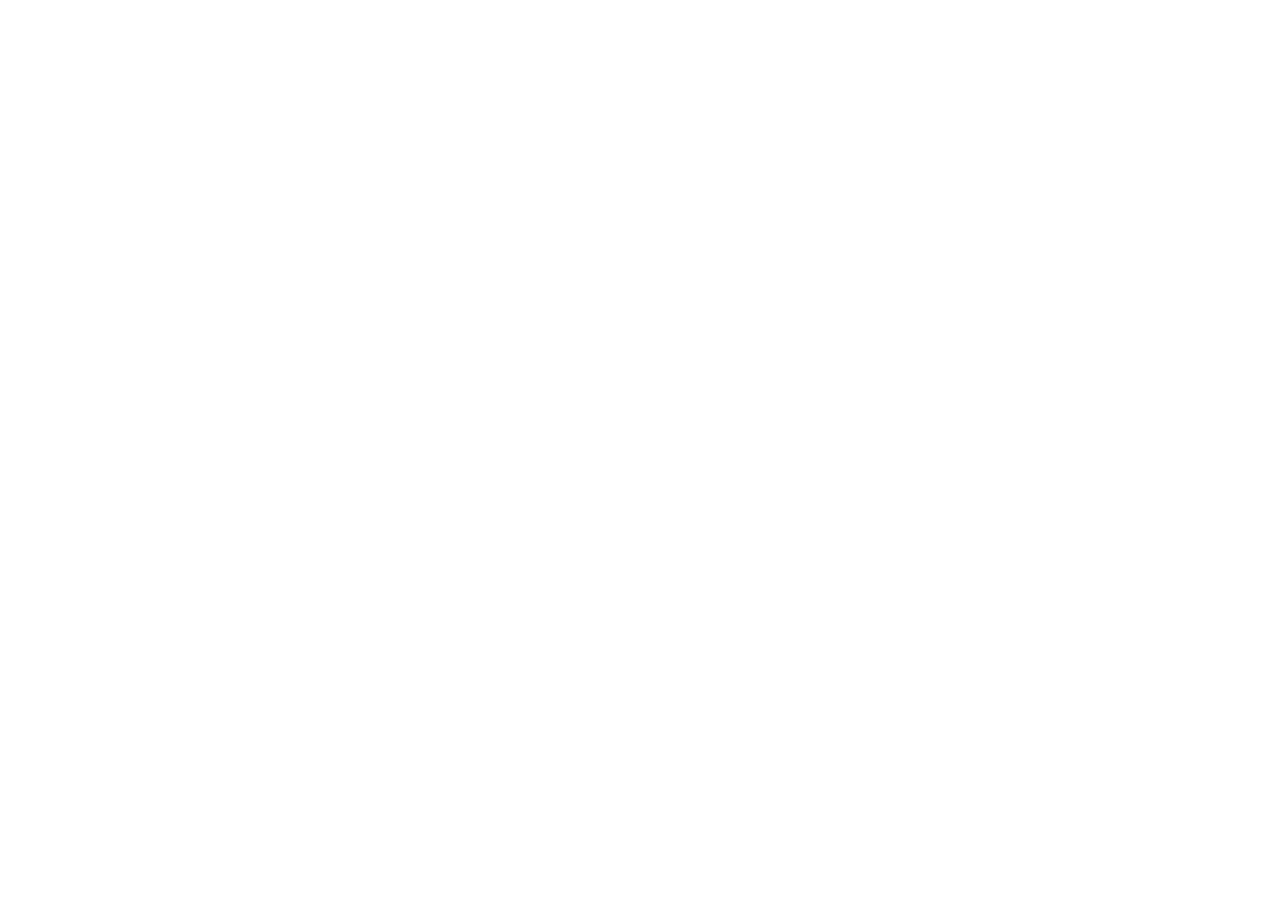
==== target/classes/static/index.html @ 78e3a7c7 "Feat: Complete Spring Boot Backend and Frontend HTML CSS" ====
<!DOCTYPE html>
<html lang="vi">
<head>
    <meta charset="UTF-8">
    <meta name="viewport" content="width=device-width, initial-scale=1.0">
    <title>VNR Express - System Starter</title>
</head>
<body>
    <!-- Sẵn sàng cho bài học Frontend từ đầu -->
</body>
</html>
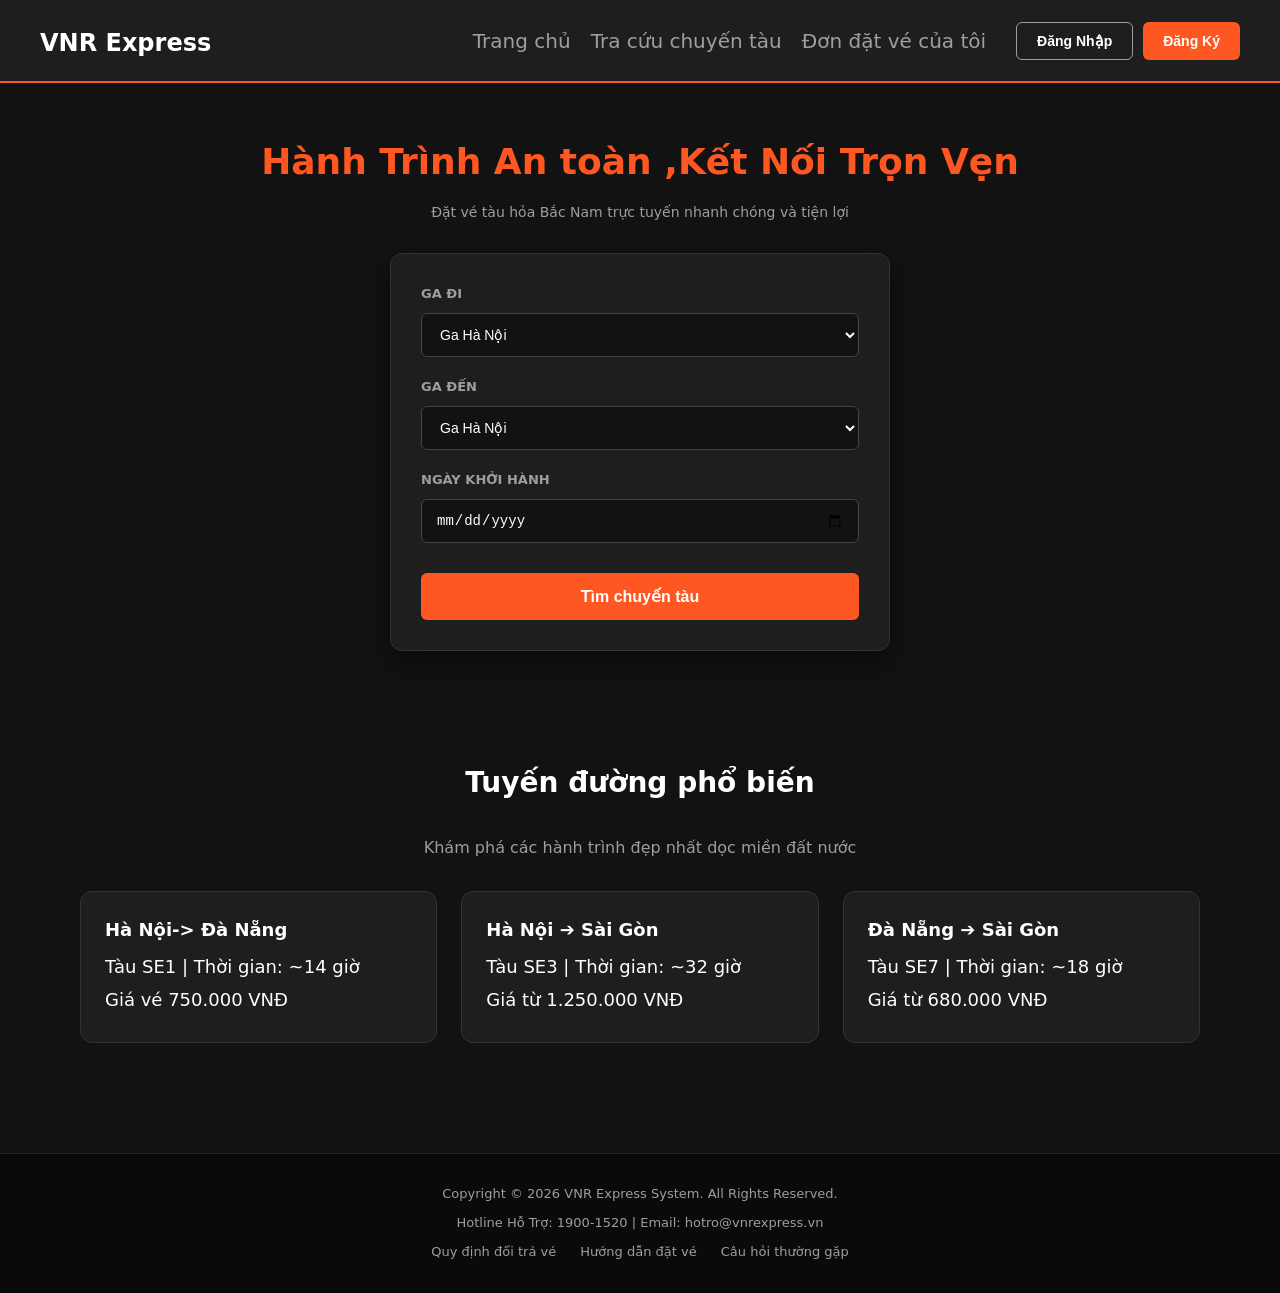
==== commit 8561df94: "Feat: Complete Phase 3 Task 1-4" ====
--- a/target/classes/static/index.html
+++ b/target/classes/static/index.html
@@ -1,11 +1,124 @@
-<!DOCTYPE html>
+<!doctype html>
 <html lang="vi">
-<head>
-    <meta charset="UTF-8">
-    <meta name="viewport" content="width=device-width, initial-scale=1.0">
+  <head>
+    <meta charset="UTF-8" />
+    <meta name="viewport" content="width=device-width, initial-scale=1.0" />
     <title>VNR Express - System Starter</title>
-</head>
-<body>
+    <link rel="stylesheet" href="style.css" />
+  </head>
+  <body>
     <!-- Sẵn sàng cho bài học Frontend từ đầu -->
-</body>
+    <header class="site-header">
+      <h1 class="site-logo">
+        <a href="#" class="logo-link">VNR Express</a>
+      </h1>
+      <nav class="site-nav">
+        <ul class="nav-list">
+          <li class="nav-item"><a href="#" class="nav-link">Trang chủ</a></li>
+          <li class="nav-item">
+            <a href="#" class="nav-link">Tra cứu chuyến tàu</a>
+          </li>
+          <li class="nav-item">
+            <a href="#" class="nav-link">Đơn đặt vé của tôi</a>
+          </li>
+        </ul>
+        <!-- Khối nút bấm tài khoản -->
+        <div class="auth-buttons">
+          <button type="button" id="login-btn" class="btn btn-outline">
+            Đăng Nhập
+          </button>
+          <button type="button" id="register-btn" class="btn btn-primary">
+            Đăng Ký
+          </button>
+        </div>
+      </nav>
+    </header>
+
+    <!--Main    Section -->
+    <main class="site-main">
+      <section class="hero-section">
+        <h2>Hành Trình An toàn ,Kết Nối Trọn Vẹn</h2>
+        <p>Đặt vé tàu hỏa Bắc Nam trực tuyến nhanh chóng và tiện lợi</p>
+
+        <!-- 1. Ô Chọn Ga Đi -->
+        <form id="search-train-form" class="search-card">
+          <div class="form-group">
+            <label for="origin-select" class="form-label">Ga đi</label>
+
+            <select id="origin-select" name="origin" class="form-control">
+              <option value="HAN">Ga Hà Nội</option>
+              <option value="DAN">Ga Đà Nẵng</option>
+              <option value="SGO">Ga Sài Gòn</option>
+            </select>
+          </div>
+
+          <!-- 2. Ô Chọn Ga Đến (Bạn tự gõ tiếp tương tự nhé) -->
+          <div class="form-group">
+            <label for="dest-select" class="form-label">Ga đến</label>
+
+            <select id="dest-select" name="destination" class="form-control">
+              <option value="HAN">Ga Hà Nội</option>
+              <option value="DAN">Ga Đà Nẵng</option>
+              <option value="SGO">Ga Sài Gòn</option>
+            </select>
+          </div>
+          <!-- 3. Ô Chọn Ngày Đi (dùng <input type="date">) -->
+          <div class="form-group">
+            <label for="depart-date-select" class="form-label">
+              Ngày khởi hành
+            </label>
+            <input
+              type="date"
+              name="orgin-date"
+              class="form-control"
+              id="depart-date-select"
+            />
+          </div>
+          <!-- 4. Nút Bấm Tìm Chuyến Tàu (<button type="submit">) -->
+          <button class="btn btn-primary" type="submit" id="search-submit-btn">
+            Tìm chuyến tàu
+          </button>
+        </form>
+      </section>
+
+      <!--Dựng khối tuyến đường phổ biến-->
+
+      <section class="popular-routes-section">
+        <h2>Tuyến đường phổ biến</h2>
+
+        <p>Khám phá các hành trình đẹp nhất dọc miền đất nước</p>
+        <div class="routes-grid">
+          <article class="route-card">
+            <h3>Hà Nội-> Đà Nẵng</h3>
+            <p>Tàu SE1 | Thời gian: ~14 giờ</p>
+            <p>Giá vé 750.000 VNĐ</p>
+          </article>
+          <article class="route-card">
+            <h3>Hà Nội ➔ Sài Gòn</h3>
+            <p>Tàu SE3 | Thời gian: ~32 giờ</p>
+            <p>Giá từ 1.250.000 VNĐ</p>
+          </article>
+          <article class="route-card">
+            <h3>Đà Nẵng ➔ Sài Gòn</h3>
+            <p>Tàu SE7 | Thời gian: ~18 giờ</p>
+            <p>Giá từ 680.000 VNĐ</p>
+          </article>
+        </div>
+      </section>
+    </main>
+
+    <!--Footer-->
+
+    <footer class="site-footer">
+      <p>Copyright &copy; 2026 VNR Express System. All Rights Reserved.</p>
+      <p>Hotline Hỗ Trợ: 1900-1520 | Email: hotro@vnrexpress.vn</p>
+      <div>
+        <a href="#">Quy định đổi trả vé</a>
+        <a href="#">Hướng dẫn đặt vé</a>
+        <a href="#">Câu hỏi thường gặp</a>
+      </div>
+    </footer>
+
+    <script src="app.js"></script>
+  </body>
 </html>
--- a/target/classes/static/style.css
+++ b/target/classes/static/style.css
@@ -0,0 +1,268 @@
+:root {
+  --primary: #ff5722; /* Màu Cam thương hiệu */
+  --primary-dark: #e64a19; /* Màu Cam đậm khi Hover */
+  --dark-bg: #121212; /* Màu Đen nền chính */
+  --surface-dark: #1e1e1e; /* Màu Đen xám cho Khung/Card */
+  --white: #ffffff; /* Màu Trắng */
+  --gray-text: #9e9e9e; /* Màu Xám chữ phụ */
+}
+
+* {
+  box-sizing: border-box; /* Giúp Padding không làm vỡ kích thước phần tử */
+  margin: 0;
+  padding: 0;
+}
+
+body {
+  background-color: var(--dark-bg);
+  color: var(--white);
+  font-family:
+    system-ui,
+    -apple-system,
+    sans-serif;
+  line-height: 1.6;
+}
+
+/* ==========================================
+   HEADER & NAVBAR STYLES (FLEXBOX)
+   ========================================== */
+
+/* 1. Thẻ <header>: Đền màu đen xám, viền dưới màu Cam, dùng Flexbox đẩy Logo bên trái, Nav bên phải */
+.site-header {
+  background-color: var(--surface-dark);
+  border-bottom: 2px solid var(--primary);
+  padding: 15px 40px;
+  display: flex;
+  justify-content: space-between;
+  align-items: center;
+}
+/*Trang trí logo*/
+.logo-link {
+  color: var(--white);
+  text-decoration: none;
+  font-size: 24px;
+  font-weight: bold;
+}
+/* 3. Thẻ <nav>: Dùng Flexbox xếp Menu và Nút bấm nằm ngang hàng */
+.site-nav {
+  display: flex;
+  align-items: center;
+  gap: 30px;
+}
+/* 4. Thẻ <ul>: Bỏ dấu chấm đen, dùng Flexbox xếp 3 menu nằm ngang */
+.nav-list {
+  display: flex;
+  list-style: none;
+  gap: 20px;
+}
+
+/* 5. Thẻ <a> trong Menu */
+.nav-link {
+  color: var(--gray-text);
+  text-decoration: none;
+  font-weight: 500;
+  transition: color 0.2s;
+  font-size: 20px;
+}
+
+/* Thẻ <a> đổi màu */
+.nav-link:hover {
+  color: var(--white);
+}
+
+/* 6. Khối chứa 2 nút bấm Đăng nhập & Đăng ký */
+.auth-buttons {
+  display: flex;
+  gap: 10px;
+}
+
+/* ==========================================
+   BUTTON SYSTEM
+   ========================================== */
+/* 1. Class chung cho mọi Nút bấm trên website */
+.btn {
+  padding: 10px 20px;
+  border-radius: 6px;
+  font-weight: 600;
+  font-size: 14px;
+  cursor: pointer;
+  border: none;
+  transition: all 0.2s ease;
+}
+
+/* 2. Nút Cam VNR chính (Primary) */
+.btn-primary {
+  background-color: var(--primary);
+  color: var(--white);
+}
+
+.btn-primary:hover {
+  background-color: var(--primary-dark);
+  transform: translateY(-2px);
+}
+
+/* 3. Nút Viền trong suốt (Outline) */
+.btn-outline {
+  background-color: transparent;
+  border: 1px solid var(--gray-text);
+  color: var(--white);
+}
+
+/* Hiệu ứng khi rê chuột vào Nút Viền */
+.btn-outline:hover {
+  border-color: var(--primary);
+  color: var(--primary);
+  transform: translateY(-2px);
+}
+
+/* ==========================================
+   HERO SECTION & SEARCH FORM STYLES
+   ========================================== */
+/* 1. Khối Banner Hero chính */
+.hero-section {
+  padding: 50px 40px;
+  text-align: center;
+}
+.hero-section h2 {
+  font-size: 36px;
+  color: var(--primary);
+  margin-bottom: 10px;
+}
+
+.hero-section p {
+  color: var(--gray-text);
+  font-size: 14px;
+  margin-bottom: 30px;
+}
+
+/* 2. Khung Card Form Tìm Kiếm nổi bật */
+.search-card {
+  background-color: var(--surface-dark);
+  border: 1px solid #333;
+  border-radius: 12px;
+  padding: 30px;
+  max-width: 500px;
+  margin: 0 auto;
+  box-shadow: 0 10px 30px rgba(0, 0, 0, 0.5);
+  text-align: left;
+}
+/* 3. Khung bao từng cặp Label + Input */
+.form-group {
+  margin-bottom: 20px;
+}
+
+/* 4. Nhãn chữ của ô nhập */
+.form-label {
+  display: block;
+  font-size: 13px;
+  font-weight: 700;
+  color: var(--gray-text);
+  /* Viết hoa nhãn chữ */
+  text-transform: uppercase;
+  margin-bottom: 8px;
+}
+
+/* 5. Ô nhập liệu (<select> và <input>) */
+.form-control {
+  width: 100%;
+  padding: 12px 14px;
+  background-color: var(--dark-bg);
+  color: var(--white);
+  border: 1px solid #444;
+  border-radius: 6px;
+  font-size: 14px;
+  outline: none;
+  transition: border-color 0.2s;
+}
+
+/* Hiệu ứng khi nhấp chuột chọn ô nhập liệu */
+.form-control:focus {
+  border-color: var(--primary);
+}
+
+/* Chỉnh độ rộng nút Tìm chuyến tàu trong form */
+.search-card .btn-primary {
+  width: 100%;
+  padding: 14px;
+  margin-top: 10px;
+  font-size: 16px;
+}
+
+/* ==========================================
+   POPULAR ROUTES SECTION (CSS GRID)
+   ========================================== */
+
+.popular-routes-section {
+  padding: 60px 40px;
+  max-width: 1200px;
+  margin: 0 auto;
+  text-align: center;
+}
+
+.popular-routes-section h2 {
+  font-size: 28px;
+  color: var(--white);
+  margin-bottom: 30px;
+}
+.popular-routes-section p {
+  color: var(--gray-text);
+  margin-bottom: 30px;
+}
+.routes-grid {
+  display: grid;
+  grid-template-columns: repeat(3, 1fr);
+  gap: 24px;
+}
+/* Trang trí Thẻ Tuyến Đường (.route-card) */
+.route-card {
+  background-color: var(--surface-dark);
+  border: 1px solid #333;
+  border-radius: 12px;
+  padding: 24px;
+  text-align: left;
+}
+
+.route-card h3 {
+  font-size: 18px;
+  color: var(--white);
+  margin-bottom: 8px;
+}
+
+.route-card p {
+  font-size: 18px;
+  color: var(--white);
+  margin-bottom: 4px;
+}
+/* Hiệu ứng di chuột vào Thẻ Tuyến Đường */
+
+.route-card:hover {
+  border-color: var(--primary);
+  transform: translateY(-4px);
+  box-shadow: 0 10px 25px rgba(255, 87, 34, 0.15);
+}
+
+/* ==========================================
+   FOOTER STYLES
+   ========================================== */
+
+.site-footer {
+  background-color: #0a0a0a;
+  border-top: 1px solid #222;
+  padding: 30px 40px;
+  text-align: center;
+  color: var(--gray-text);
+  font-size: 13px;
+  margin-top: 50px;
+}
+
+.site-footer p {
+  margin-bottom: 8px;
+}
+.site-footer a {
+  color: var(--gray-text);
+  text-decoration: none;
+  margin: 0 10px;
+}
+.site-footer a:hover {
+  color: var(--primary);
+}
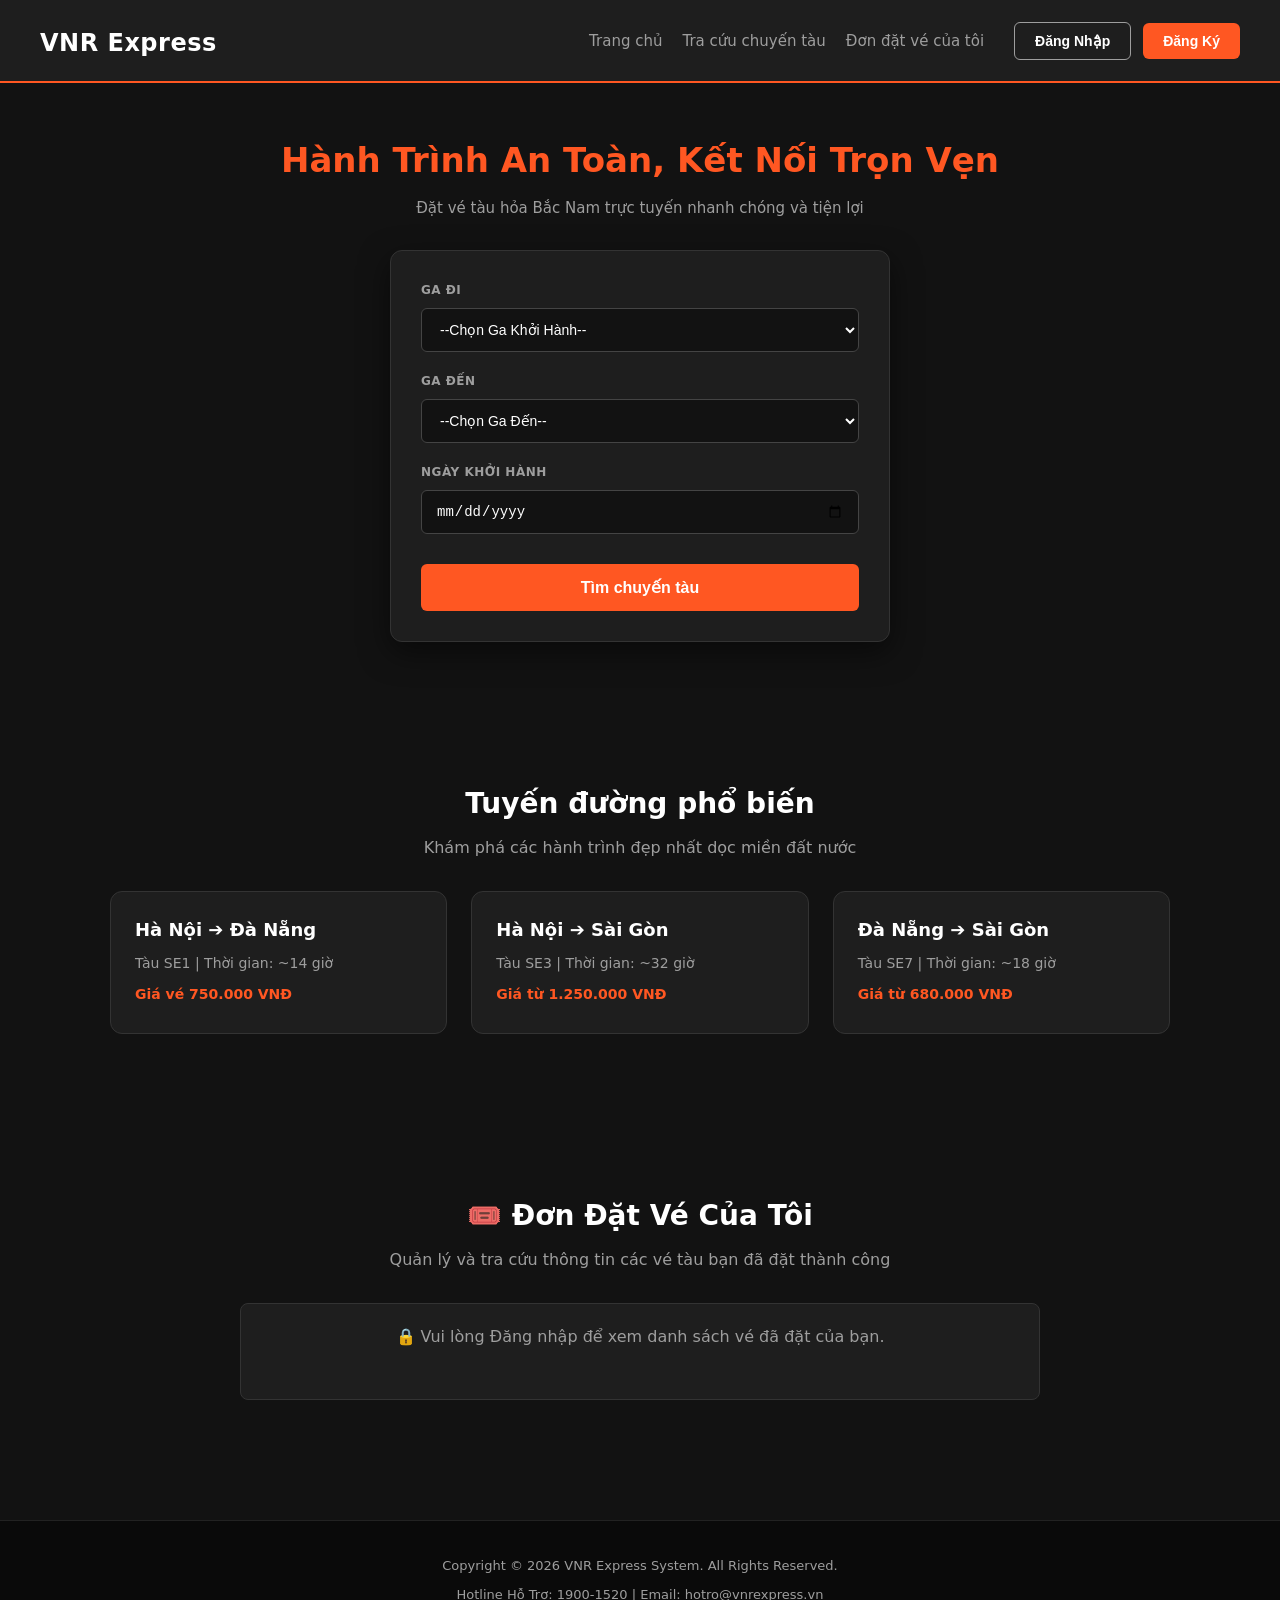
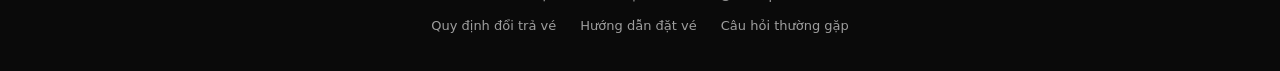
==== commit 6f567bc3: "Feat: Complete Phase 3 Task 6 (My Bookings & Ticket Cancellation API with MySQL)" ====
--- a/target/classes/static/index.html
+++ b/target/classes/static/index.html
@@ -1,5 +1,4 @@
-<!doctype html>
-<html lang="vi">
+<!DOCTYPE html>
   <head>
     <meta charset="UTF-8" />
     <meta name="viewport" content="width=device-width, initial-scale=1.0" />
@@ -7,7 +6,7 @@
     <link rel="stylesheet" href="style.css" />
   </head>
   <body>
-    <!-- Sẵn sàng cho bài học Frontend từ đầu -->
+    <!-- SITE HEADER & NAVIGATION -->
     <header class="site-header">
       <h1 class="site-logo">
         <a href="#" class="logo-link">VNR Express</a>
@@ -15,110 +14,149 @@
       <nav class="site-nav">
         <ul class="nav-list">
           <li class="nav-item"><a href="#" class="nav-link">Trang chủ</a></li>
-          <li class="nav-item">
-            <a href="#" class="nav-link">Tra cứu chuyến tàu</a>
-          </li>
-          <li class="nav-item">
-            <a href="#" class="nav-link">Đơn đặt vé của tôi</a>
-          </li>
+          <li class="nav-item"><a href="#" class="nav-link">Tra cứu chuyến tàu</a></li>
+          <li class="nav-item"><a href="#my-bookings-section" class="nav-link">Đơn đặt vé của tôi</a></li>
         </ul>
-        <!-- Khối nút bấm tài khoản -->
         <div class="auth-buttons">
-          <button type="button" id="login-btn" class="btn btn-outline">
-            Đăng Nhập
-          </button>
-          <button type="button" id="register-btn" class="btn btn-primary">
-            Đăng Ký
-          </button>
+          <button type="button" id="login-btn" class="btn btn-outline">Đăng Nhập</button>
+          <button type="button" id="register-btn" class="btn btn-primary">Đăng Ký</button>
         </div>
       </nav>
     </header>
 
-    <!--Main    Section -->
+    <!-- MAIN CONTENT AREA -->
     <main class="site-main">
+      <!-- HERO & SEARCH SECTION -->
       <section class="hero-section">
-        <h2>Hành Trình An toàn ,Kết Nối Trọn Vẹn</h2>
+        <h2>Hành Trình An Toàn, Kết Nối Trọn Vẹn</h2>
         <p>Đặt vé tàu hỏa Bắc Nam trực tuyến nhanh chóng và tiện lợi</p>
 
-        <!-- 1. Ô Chọn Ga Đi -->
         <form id="search-train-form" class="search-card">
           <div class="form-group">
             <label for="origin-select" class="form-label">Ga đi</label>
-
             <select id="origin-select" name="origin" class="form-control">
-              <option value="HAN">Ga Hà Nội</option>
-              <option value="DAN">Ga Đà Nẵng</option>
-              <option value="SGO">Ga Sài Gòn</option>
+              <option value="">--Chọn Ga Khởi Hành--</option>
             </select>
           </div>
 
-          <!-- 2. Ô Chọn Ga Đến (Bạn tự gõ tiếp tương tự nhé) -->
           <div class="form-group">
             <label for="dest-select" class="form-label">Ga đến</label>
-
             <select id="dest-select" name="destination" class="form-control">
-              <option value="HAN">Ga Hà Nội</option>
-              <option value="DAN">Ga Đà Nẵng</option>
-              <option value="SGO">Ga Sài Gòn</option>
+              <option value="">--Chọn Ga Đến--</option>
             </select>
           </div>
-          <!-- 3. Ô Chọn Ngày Đi (dùng <input type="date">) -->
+
           <div class="form-group">
-            <label for="depart-date-select" class="form-label">
-              Ngày khởi hành
-            </label>
-            <input
-              type="date"
-              name="orgin-date"
-              class="form-control"
-              id="depart-date-select"
-            />
+            <label for="depart-date-select" class="form-label">Ngày khởi hành</label>
+            <input type="date" id="depart-date-select" class="form-control" />
           </div>
-          <!-- 4. Nút Bấm Tìm Chuyến Tàu (<button type="submit">) -->
-          <button class="btn btn-primary" type="submit" id="search-submit-btn">
+
+          <button type="submit" id="search-submit-btn" class="btn btn-primary btn-block">
             Tìm chuyến tàu
           </button>
         </form>
+
+        <div id="search-results-container" class="search-results-section"></div>
       </section>
 
-      <!--Dựng khối tuyến đường phổ biến-->
-
+      <!-- POPULAR ROUTES SECTION -->
       <section class="popular-routes-section">
         <h2>Tuyến đường phổ biến</h2>
-
         <p>Khám phá các hành trình đẹp nhất dọc miền đất nước</p>
         <div class="routes-grid">
           <article class="route-card">
-            <h3>Hà Nội-> Đà Nẵng</h3>
+            <h3>Hà Nội ➔ Đà Nẵng</h3>
             <p>Tàu SE1 | Thời gian: ~14 giờ</p>
-            <p>Giá vé 750.000 VNĐ</p>
+            <p class="route-price">Giá vé 750.000 VNĐ</p>
           </article>
           <article class="route-card">
             <h3>Hà Nội ➔ Sài Gòn</h3>
             <p>Tàu SE3 | Thời gian: ~32 giờ</p>
-            <p>Giá từ 1.250.000 VNĐ</p>
+            <p class="route-price">Giá từ 1.250.000 VNĐ</p>
           </article>
           <article class="route-card">
             <h3>Đà Nẵng ➔ Sài Gòn</h3>
             <p>Tàu SE7 | Thời gian: ~18 giờ</p>
-            <p>Giá từ 680.000 VNĐ</p>
+            <p class="route-price">Giá từ 680.000 VNĐ</p>
           </article>
+        </div>
+      </section>
+
+      <!-- KHỐI QUẢN LÝ ĐƠN VÉ CÁ NHÂN (TASK 6) -->
+      <section id="my-bookings-section" class="popular-routes-section" style="margin-top: 40px;">
+        <h2>🎟️ Đơn Đặt Vé Của Tôi</h2>
+        <p>Quản lý và tra cứu thông tin các vé tàu bạn đã đặt thành công</p>
+        
+        <div id="my-bookings-container" style="max-width: 800px; margin: 20px auto 0 auto; text-align: left;">
+          <div class="empty-state" style="padding: 20px; background: #1E1E1E; border-radius: 8px; text-align: center;">
+            <p>🔒 Vui lòng Đăng nhập để xem danh sách vé đã đặt của bạn.</p>
+          </div>
         </div>
       </section>
     </main>
 
-    <!--Footer-->
-
+    <!-- FOOTER -->
     <footer class="site-footer">
       <p>Copyright &copy; 2026 VNR Express System. All Rights Reserved.</p>
       <p>Hotline Hỗ Trợ: 1900-1520 | Email: hotro@vnrexpress.vn</p>
-      <div>
+      <div class="footer-links">
         <a href="#">Quy định đổi trả vé</a>
         <a href="#">Hướng dẫn đặt vé</a>
         <a href="#">Câu hỏi thường gặp</a>
       </div>
     </footer>
 
+    <!-- LOGIN MODAL POPUP -->
+    <div id="login-modal" class="modal-overlay">
+      <div class="modal-card">
+        <div class="modal-header">
+          <h3 class="modal-title">Đăng nhập VNR Express</h3>
+          <button type="button" id="close-modal-btn" class="modal-close-btn">✕</button>
+        </div>
+        <form id="login-form">
+          <div class="form-group">
+            <label for="login-username" class="form-label">Tên Đăng Nhập</label>
+            <input type="text" id="login-username" class="form-control" placeholder="Nhập admin..." required />
+          </div>
+          <div class="form-group">
+            <label for="login-password" class="form-label">Mật Khẩu</label>
+            <input type="password" id="login-password" class="form-control" placeholder="Nhập admin123..." required />
+          </div>
+          <button type="submit" class="btn btn-primary btn-block">Đăng Nhập</button>
+        </form>
+      </div>
+    </div>
+
+    <!-- BOOKING MODAL POPUP -->
+    <div id="booking-modal" class="modal-overlay">
+      <div class="modal-card">
+        <div class="modal-header">
+          <h3 class="modal-title">🎟️ Đặt Vé Tàu VNR Express</h3>
+          <button type="button" id="close-booking-modal-btn" class="modal-close-btn">✕</button>
+        </div>
+        <form id="booking-form">
+          <input type="hidden" id="booking-trip-id" />
+          <div class="form-group">
+            <label for="customer-name" class="form-label">Họ và Tên Hành Khách</label>
+            <input type="text" id="customer-name" class="form-control" placeholder="Nhập Nguyễn Văn A..." required />
+          </div>
+          <div class="form-group">
+            <label for="customer-phone" class="form-label">Số Điện Thoại (10 số)</label>
+            <input type="tel" id="customer-phone" class="form-control" placeholder="Nhập 0987654321..." pattern="[0-9]{10}" required />
+          </div>
+          <div class="form-group">
+            <label for="customer-email" class="form-label">Email Nhận Vé</label>
+            <input type="email" id="customer-email" class="form-control" placeholder="Nhập email@gmail.com..." required />
+          </div>
+          <div class="form-group">
+            <label for="passenger-idcard" class="form-label">Số CCCD / Passport</label>
+            <input type="text" id="passenger-idcard" class="form-control" placeholder="Nhập 012345678901..." required />
+          </div>
+          <button type="submit" class="btn btn-primary btn-block">Xác Nhận Đặt Vé</button>
+        </form>
+      </div>
+    </div>
+
     <script src="app.js"></script>
   </body>
 </html>
--- a/target/classes/static/style.css
+++ b/target/classes/static/style.css
@@ -1,14 +1,23 @@
+/* ==========================================
+   VNR EXPRESS MASTER DESIGN SYSTEM
+   ========================================== */
+
 :root {
-  --primary: #ff5722; /* Màu Cam thương hiệu */
-  --primary-dark: #e64a19; /* Màu Cam đậm khi Hover */
-  --dark-bg: #121212; /* Màu Đen nền chính */
-  --surface-dark: #1e1e1e; /* Màu Đen xám cho Khung/Card */
-  --white: #ffffff; /* Màu Trắng */
-  --gray-text: #9e9e9e; /* Màu Xám chữ phụ */
-}
-
+  --primary: #ff5722;        /* VNR Orange */
+  --primary-dark: #e64a19;   /* Hover Orange */
+  --dark-bg: #121212;        /* Background Charcoal */
+  --surface-dark: #1e1e1e;   /* Card Surface */
+  --surface-border: #333333; /* Border Gray */
+  --white: #ffffff;          /* Pure White */
+  --gray-text: #9e9e9e;      /* Muted Text Gray */
+  --success-green: #4caf50;  /* Status Green */
+}
+
+/* ==========================================
+   BASE RESET & TYPOGRAPHY
+   ========================================== */
 * {
-  box-sizing: border-box; /* Giúp Padding không làm vỡ kích thước phần tử */
+  box-sizing: border-box;
   margin: 0;
   padding: 0;
 }
@@ -16,18 +25,13 @@
 body {
   background-color: var(--dark-bg);
   color: var(--white);
-  font-family:
-    system-ui,
-    -apple-system,
-    sans-serif;
+  font-family: system-ui, -apple-system, BlinkMacSystemFont, 'Segoe UI', Roboto, Oxygen, Ubuntu, Cantarell, sans-serif;
   line-height: 1.6;
 }
 
 /* ==========================================
-   HEADER & NAVBAR STYLES (FLEXBOX)
-   ========================================== */
-
-/* 1. Thẻ <header>: Đền màu đen xám, viền dưới màu Cam, dùng Flexbox đẩy Logo bên trái, Nav bên phải */
+   HEADER & NAVBAR (FLEXBOX)
+   ========================================== */
 .site-header {
   background-color: var(--surface-dark);
   border-bottom: 2px solid var(--primary);
@@ -35,51 +39,62 @@
   display: flex;
   justify-content: space-between;
   align-items: center;
-}
-/*Trang trí logo*/
+  position: sticky;
+  top: 0;
+  z-index: 100;
+}
+
 .logo-link {
   color: var(--white);
   text-decoration: none;
   font-size: 24px;
-  font-weight: bold;
-}
-/* 3. Thẻ <nav>: Dùng Flexbox xếp Menu và Nút bấm nằm ngang hàng */
+  font-weight: 800;
+  letter-spacing: 0.5px;
+}
+
 .site-nav {
   display: flex;
   align-items: center;
   gap: 30px;
 }
-/* 4. Thẻ <ul>: Bỏ dấu chấm đen, dùng Flexbox xếp 3 menu nằm ngang */
+
 .nav-list {
   display: flex;
   list-style: none;
   gap: 20px;
 }
 
-/* 5. Thẻ <a> trong Menu */
 .nav-link {
   color: var(--gray-text);
   text-decoration: none;
   font-weight: 500;
-  transition: color 0.2s;
-  font-size: 20px;
-}
-
-/* Thẻ <a> đổi màu */
+  font-size: 15px;
+  transition: color 0.2s ease;
+}
+
 .nav-link:hover {
   color: var(--white);
 }
 
-/* 6. Khối chứa 2 nút bấm Đăng nhập & Đăng ký */
 .auth-buttons {
   display: flex;
-  gap: 10px;
+  align-items: center;
+  gap: 12px;
+}
+
+.user-badge {
+  color: var(--primary);
+  font-weight: 700;
+  font-size: 15px;
+  padding: 6px 12px;
+  background-color: rgba(255, 87, 34, 0.1);
+  border-radius: 6px;
+  border: 1px solid var(--primary);
 }
 
 /* ==========================================
    BUTTON SYSTEM
    ========================================== */
-/* 1. Class chung cho mọi Nút bấm trên website */
 .btn {
   padding: 10px 20px;
   border-radius: 6px;
@@ -88,9 +103,11 @@
   cursor: pointer;
   border: none;
   transition: all 0.2s ease;
-}
-
-/* 2. Nút Cam VNR chính (Primary) */
+  display: inline-flex;
+  align-items: center;
+  justify-content: center;
+}
+
 .btn-primary {
   background-color: var(--primary);
   color: var(--white);
@@ -101,44 +118,48 @@
   transform: translateY(-2px);
 }
 
-/* 3. Nút Viền trong suốt (Outline) */
 .btn-outline {
   background-color: transparent;
   border: 1px solid var(--gray-text);
   color: var(--white);
 }
 
-/* Hiệu ứng khi rê chuột vào Nút Viền */
 .btn-outline:hover {
   border-color: var(--primary);
   color: var(--primary);
   transform: translateY(-2px);
 }
 
-/* ==========================================
-   HERO SECTION & SEARCH FORM STYLES
-   ========================================== */
-/* 1. Khối Banner Hero chính */
+.btn-block {
+  width: 100%;
+  padding: 14px;
+  font-size: 16px;
+  margin-top: 10px;
+}
+
+/* ==========================================
+   HERO & SEARCH SECTION
+   ========================================== */
 .hero-section {
-  padding: 50px 40px;
+  padding: 50px 20px;
   text-align: center;
 }
+
 .hero-section h2 {
-  font-size: 36px;
-  color: var(--primary);
-  margin-bottom: 10px;
+  font-size: 34px;
+  color: var(--primary);
+  margin-bottom: 8px;
 }
 
 .hero-section p {
   color: var(--gray-text);
-  font-size: 14px;
+  font-size: 15px;
   margin-bottom: 30px;
 }
 
-/* 2. Khung Card Form Tìm Kiếm nổi bật */
 .search-card {
   background-color: var(--surface-dark);
-  border: 1px solid #333;
+  border: 1px solid var(--surface-border);
   border-radius: 12px;
   padding: 30px;
   max-width: 500px;
@@ -146,55 +167,109 @@
   box-shadow: 0 10px 30px rgba(0, 0, 0, 0.5);
   text-align: left;
 }
-/* 3. Khung bao từng cặp Label + Input */
+
 .form-group {
   margin-bottom: 20px;
 }
 
-/* 4. Nhãn chữ của ô nhập */
 .form-label {
   display: block;
-  font-size: 13px;
+  font-size: 12px;
   font-weight: 700;
   color: var(--gray-text);
-  /* Viết hoa nhãn chữ */
   text-transform: uppercase;
-  margin-bottom: 8px;
-}
-
-/* 5. Ô nhập liệu (<select> và <input>) */
+  letter-spacing: 0.5px;
+  margin-bottom: 8px;
+}
+
 .form-control {
   width: 100%;
   padding: 12px 14px;
   background-color: var(--dark-bg);
   color: var(--white);
-  border: 1px solid #444;
+  border: 1px solid #444444;
   border-radius: 6px;
   font-size: 14px;
   outline: none;
-  transition: border-color 0.2s;
-}
-
-/* Hiệu ứng khi nhấp chuột chọn ô nhập liệu */
+  transition: border-color 0.2s ease;
+}
+
 .form-control:focus {
   border-color: var(--primary);
 }
 
-/* Chỉnh độ rộng nút Tìm chuyến tàu trong form */
-.search-card .btn-primary {
-  width: 100%;
-  padding: 14px;
-  margin-top: 10px;
-  font-size: 16px;
-}
-
-/* ==========================================
-   POPULAR ROUTES SECTION (CSS GRID)
-   ========================================== */
-
+/* ==========================================
+   SEARCH RESULTS & TRIP CARDS
+   ========================================== */
+.search-results-section {
+  max-width: 800px;
+  margin: 30px auto 0 auto;
+  text-align: left;
+}
+
+.results-title {
+  margin-top: 30px;
+  margin-bottom: 15px;
+  color: var(--primary);
+  font-size: 20px;
+}
+
+.empty-state {
+  margin-top: 20px;
+  padding: 20px;
+  background-color: var(--surface-dark);
+  border: 1px solid var(--surface-border);
+  border-radius: 8px;
+  text-align: center;
+  color: var(--gray-text);
+}
+
+.trip-card {
+  margin-bottom: 15px;
+  background-color: var(--surface-dark);
+  padding: 20px;
+  border-radius: 8px;
+  border-left: 4px solid var(--primary);
+  border-top: 1px solid var(--surface-border);
+  border-right: 1px solid var(--surface-border);
+  border-bottom: 1px solid var(--surface-border);
+  text-align: left;
+}
+
+.trip-card-content {
+  display: flex;
+  justify-content: space-between;
+  align-items: center;
+}
+
+.trip-train-title {
+  font-size: 18px;
+  color: var(--white);
+}
+
+.trip-time-info {
+  color: var(--gray-text);
+  font-size: 14px;
+  margin-top: 5px;
+}
+
+.trip-price-wrapper {
+  text-align: right;
+}
+
+.trip-price-text {
+  color: var(--primary);
+  font-size: 20px;
+  font-weight: bold;
+  margin-bottom: 8px;
+}
+
+/* ==========================================
+   POPULAR ROUTES SECTION (GRID)
+   ========================================== */
 .popular-routes-section {
-  padding: 60px 40px;
-  max-width: 1200px;
+  padding: 60px 20px;
+  max-width: 1100px;
   margin: 0 auto;
   text-align: center;
 }
@@ -202,38 +277,28 @@
 .popular-routes-section h2 {
   font-size: 28px;
   color: var(--white);
+  margin-bottom: 8px;
+}
+
+.popular-routes-section p {
+  color: var(--gray-text);
   margin-bottom: 30px;
 }
-.popular-routes-section p {
-  color: var(--gray-text);
-  margin-bottom: 30px;
-}
+
 .routes-grid {
   display: grid;
-  grid-template-columns: repeat(3, 1fr);
+  grid-template-columns: repeat(auto-fit, minmax(300px, 1fr));
   gap: 24px;
 }
-/* Trang trí Thẻ Tuyến Đường (.route-card) */
+
 .route-card {
   background-color: var(--surface-dark);
-  border: 1px solid #333;
+  border: 1px solid var(--surface-border);
   border-radius: 12px;
   padding: 24px;
   text-align: left;
-}
-
-.route-card h3 {
-  font-size: 18px;
-  color: var(--white);
-  margin-bottom: 8px;
-}
-
-.route-card p {
-  font-size: 18px;
-  color: var(--white);
-  margin-bottom: 4px;
-}
-/* Hiệu ứng di chuột vào Thẻ Tuyến Đường */
+  transition: transform 0.2s ease, border-color 0.2s ease;
+}
 
 .route-card:hover {
   border-color: var(--primary);
@@ -241,28 +306,158 @@
   box-shadow: 0 10px 25px rgba(255, 87, 34, 0.15);
 }
 
+.route-card h3 {
+  font-size: 18px;
+  color: var(--white);
+  margin-bottom: 8px;
+}
+
+.route-card p {
+  font-size: 14px;
+  color: var(--gray-text);
+  margin-bottom: 4px;
+}
+
+.route-price {
+  color: var(--primary) !important;
+  font-weight: 700;
+  margin-top: 8px;
+}
+
+/* ==========================================
+   MY BOOKINGS SECTION
+   ========================================== */
+.my-bookings-section {
+  padding: 60px 20px;
+  max-width: 1100px;
+  margin: 0 auto;
+  text-align: center;
+}
+
+.my-bookings-section h2 {
+  font-size: 28px;
+  color: var(--primary);
+  margin-bottom: 8px;
+}
+
+.my-bookings-section p {
+  color: var(--gray-text);
+  margin-bottom: 30px;
+}
+
+.my-bookings-container {
+  max-width: 800px;
+  margin: 0 auto;
+  text-align: left;
+}
+
+.booking-card {
+  background-color: var(--surface-dark);
+  border: 1px solid var(--surface-border);
+  border-left: 4px solid var(--success-green);
+  border-radius: 8px;
+  padding: 20px;
+  margin-bottom: 15px;
+  display: flex;
+  justify-content: space-between;
+  align-items: center;
+}
+
+.booking-code-badge {
+  font-weight: 700;
+  color: var(--primary);
+  font-size: 16px;
+}
+
+.booking-status-badge {
+  background-color: rgba(76, 175, 80, 0.15);
+  color: var(--success-green);
+  padding: 4px 10px;
+  border-radius: 4px;
+  font-size: 12px;
+  font-weight: 700;
+}
+
 /* ==========================================
    FOOTER STYLES
    ========================================== */
-
 .site-footer {
   background-color: #0a0a0a;
-  border-top: 1px solid #222;
-  padding: 30px 40px;
+  border-top: 1px solid #222222;
+  padding: 35px 20px;
   text-align: center;
   color: var(--gray-text);
   font-size: 13px;
-  margin-top: 50px;
+  margin-top: 60px;
 }
 
 .site-footer p {
   margin-bottom: 8px;
 }
-.site-footer a {
+
+.footer-links {
+  margin-top: 10px;
+}
+
+.footer-links a {
   color: var(--gray-text);
   text-decoration: none;
   margin: 0 10px;
-}
-.site-footer a:hover {
-  color: var(--primary);
-}
+  transition: color 0.2s ease;
+}
+
+.footer-links a:hover {
+  color: var(--primary);
+}
+
+/* ==========================================
+   MODAL POPUP SYSTEM
+   ========================================== */
+.modal-overlay {
+  position: fixed;
+  top: 0;
+  left: 0;
+  width: 100%;
+  height: 100%;
+  background-color: rgba(0, 0, 0, 0.75);
+  display: none;
+  justify-content: center;
+  align-items: center;
+  z-index: 1000;
+}
+
+.modal-card {
+  background-color: var(--surface-dark);
+  border: 1px solid var(--primary);
+  border-radius: 12px;
+  padding: 30px;
+  width: 90%;
+  max-width: 420px;
+  box-shadow: 0 15px 35px rgba(0, 0, 0, 0.7);
+}
+
+.modal-header {
+  display: flex;
+  justify-content: space-between;
+  align-items: center;
+  margin-bottom: 20px;
+}
+
+.modal-title {
+  color: var(--primary);
+  font-size: 18px;
+}
+
+.modal-close-btn {
+  background: transparent;
+  border: none;
+  color: var(--white);
+  font-size: 22px;
+  cursor: pointer;
+  padding: 4px;
+  transition: color 0.2s ease;
+}
+
+.modal-close-btn:hover {
+  color: var(--primary);
+}
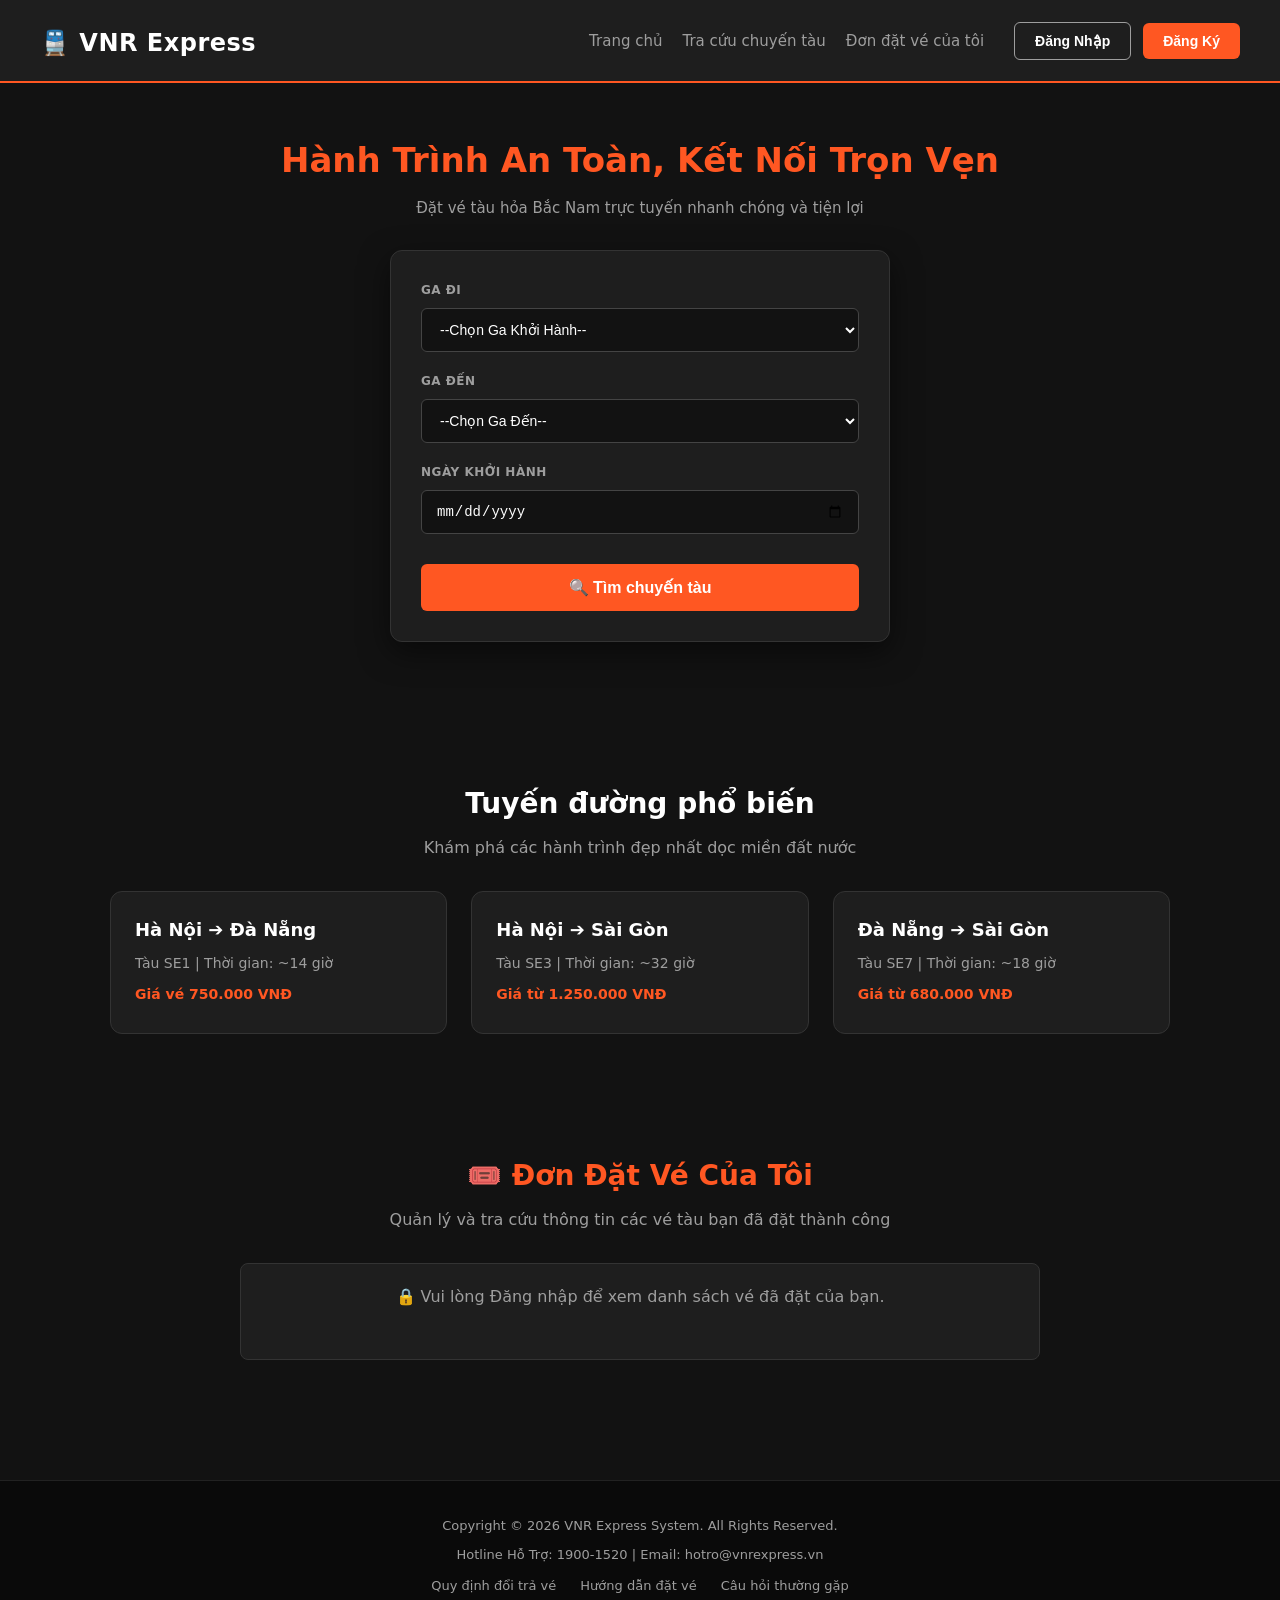
==== commit dc4eaaa2: "Feat: Complete Full Frontend Implementation for VNR Express System" ====
--- a/target/classes/static/index.html
+++ b/target/classes/static/index.html
@@ -1,15 +1,16 @@
 <!DOCTYPE html>
+<html lang="vi">
   <head>
     <meta charset="UTF-8" />
     <meta name="viewport" content="width=device-width, initial-scale=1.0" />
-    <title>VNR Express - System Starter</title>
+    <title>VNR Express - Hệ Thống Đặt Vé Tàu Hỏa Bắc Nam</title>
     <link rel="stylesheet" href="style.css" />
   </head>
   <body>
     <!-- SITE HEADER & NAVIGATION -->
     <header class="site-header">
       <h1 class="site-logo">
-        <a href="#" class="logo-link">VNR Express</a>
+        <a href="#" class="logo-link">🚆 VNR Express</a>
       </h1>
       <nav class="site-nav">
         <ul class="nav-list">
@@ -34,14 +35,14 @@
         <form id="search-train-form" class="search-card">
           <div class="form-group">
             <label for="origin-select" class="form-label">Ga đi</label>
-            <select id="origin-select" name="origin" class="form-control">
+            <select id="origin-select" name="origin" class="form-control" required>
               <option value="">--Chọn Ga Khởi Hành--</option>
             </select>
           </div>
 
           <div class="form-group">
             <label for="dest-select" class="form-label">Ga đến</label>
-            <select id="dest-select" name="destination" class="form-control">
+            <select id="dest-select" name="destination" class="form-control" required>
               <option value="">--Chọn Ga Đến--</option>
             </select>
           </div>
@@ -52,7 +53,7 @@
           </div>
 
           <button type="submit" id="search-submit-btn" class="btn btn-primary btn-block">
-            Tìm chuyến tàu
+            🔍 Tìm chuyến tàu
           </button>
         </form>
 
@@ -82,13 +83,13 @@
         </div>
       </section>
 
-      <!-- KHỐI QUẢN LÝ ĐƠN VÉ CÁ NHÂN (TASK 6) -->
-      <section id="my-bookings-section" class="popular-routes-section" style="margin-top: 40px;">
+      <!-- KHỐI QUẢN LÝ ĐƠN VÉ CÁ NHÂN -->
+      <section id="my-bookings-section" class="popular-routes-section my-bookings-section">
         <h2>🎟️ Đơn Đặt Vé Của Tôi</h2>
         <p>Quản lý và tra cứu thông tin các vé tàu bạn đã đặt thành công</p>
         
-        <div id="my-bookings-container" style="max-width: 800px; margin: 20px auto 0 auto; text-align: left;">
-          <div class="empty-state" style="padding: 20px; background: #1E1E1E; border-radius: 8px; text-align: center;">
+        <div id="my-bookings-container" class="my-bookings-container">
+          <div class="empty-state">
             <p>🔒 Vui lòng Đăng nhập để xem danh sách vé đã đặt của bạn.</p>
           </div>
         </div>
@@ -110,7 +111,7 @@
     <div id="login-modal" class="modal-overlay">
       <div class="modal-card">
         <div class="modal-header">
-          <h3 class="modal-title">Đăng nhập VNR Express</h3>
+          <h3 class="modal-title">🔐 Đăng nhập VNR Express</h3>
           <button type="button" id="close-modal-btn" class="modal-close-btn">✕</button>
         </div>
         <form id="login-form">
@@ -127,31 +128,74 @@
       </div>
     </div>
 
-    <!-- BOOKING MODAL POPUP -->
+    <!-- BOOKING MODAL POPUP VỚI SƠ ĐỒ GHẾ -->
     <div id="booking-modal" class="modal-overlay">
-      <div class="modal-card">
+      <div class="modal-card modal-card-large">
         <div class="modal-header">
           <h3 class="modal-title">🎟️ Đặt Vé Tàu VNR Express</h3>
           <button type="button" id="close-booking-modal-btn" class="modal-close-btn">✕</button>
         </div>
+
         <form id="booking-form">
           <input type="hidden" id="booking-trip-id" />
+          <input type="hidden" id="selected-seat-id" />
+
+          <!-- CHỌN TOA TÀU -->
+          <div class="carriage-selector-section">
+            <label class="form-label">Chọn Toa Tàu:</label>
+            <div class="carriage-buttons">
+              <button type="button" class="btn-carriage active" data-carriage="1">Toa 1 (Ngồi mềm)</button>
+              <button type="button" class="btn-carriage" data-carriage="2">Toa 2 (Giường nằm)</button>
+            </div>
+          </div>
+
+          <!-- THANH CHÚ THÍCH GHẾ -->
+          <div class="seat-legend">
+            <div class="legend-item">
+              <span class="legend-box available"></span>
+              <span>Trống</span>
+            </div>
+            <div class="legend-item">
+              <span class="legend-box selected"></span>
+              <span>Đang chọn</span>
+            </div>
+            <div class="legend-item">
+              <span class="legend-box booked"></span>
+              <span>Đã đặt</span>
+            </div>
+          </div>
+
+          <!-- SƠ ĐỒ GHẾ TÀU ĐỘNG -->
+          <div id="seat-grid-container" class="seat-grid-container">
+            <!-- JavaScript sẽ render nút ghế vào đây -->
+          </div>
+
+          <!-- KHỐI TÍNH TIỀN ĐỘNG -->
+          <div class="booking-summary-bar">
+            <span>Ghế đã chọn: <strong id="selected-seat-display">Chưa chọn</strong></span>
+            <span class="total-price-text" id="total-price-display">0 VNĐ</span>
+          </div>
+
           <div class="form-group">
             <label for="customer-name" class="form-label">Họ và Tên Hành Khách</label>
             <input type="text" id="customer-name" class="form-control" placeholder="Nhập Nguyễn Văn A..." required />
           </div>
+
           <div class="form-group">
             <label for="customer-phone" class="form-label">Số Điện Thoại (10 số)</label>
             <input type="tel" id="customer-phone" class="form-control" placeholder="Nhập 0987654321..." pattern="[0-9]{10}" required />
           </div>
+
           <div class="form-group">
             <label for="customer-email" class="form-label">Email Nhận Vé</label>
             <input type="email" id="customer-email" class="form-control" placeholder="Nhập email@gmail.com..." required />
           </div>
+
           <div class="form-group">
             <label for="passenger-idcard" class="form-label">Số CCCD / Passport</label>
             <input type="text" id="passenger-idcard" class="form-control" placeholder="Nhập 012345678901..." required />
           </div>
+
           <button type="submit" class="btn btn-primary btn-block">Xác Nhận Đặt Vé</button>
         </form>
       </div>
--- a/target/classes/static/style.css
+++ b/target/classes/static/style.css
@@ -3,14 +3,15 @@
    ========================================== */
 
 :root {
-  --primary: #ff5722;        /* VNR Orange */
-  --primary-dark: #e64a19;   /* Hover Orange */
-  --dark-bg: #121212;        /* Background Charcoal */
-  --surface-dark: #1e1e1e;   /* Card Surface */
+  --primary: #ff5722; /* VNR Orange */
+  --primary-dark: #e64a19; /* Hover Orange */
+  --dark-bg: #121212; /* Background Charcoal */
+  --surface-dark: #1e1e1e; /* Card Surface */
   --surface-border: #333333; /* Border Gray */
-  --white: #ffffff;          /* Pure White */
-  --gray-text: #9e9e9e;      /* Muted Text Gray */
-  --success-green: #4caf50;  /* Status Green */
+  --white: #ffffff; /* Pure White */
+  --gray-text: #9e9e9e; /* Muted Text Gray */
+  --success-green: #4caf50; /* Status Green */
+  --danger-red: #f44336; /* Danger Red */
 }
 
 /* ==========================================
@@ -25,7 +26,16 @@
 body {
   background-color: var(--dark-bg);
   color: var(--white);
-  font-family: system-ui, -apple-system, BlinkMacSystemFont, 'Segoe UI', Roboto, Oxygen, Ubuntu, Cantarell, sans-serif;
+  font-family:
+    system-ui,
+    -apple-system,
+    BlinkMacSystemFont,
+    'Segoe UI',
+    Roboto,
+    Oxygen,
+    Ubuntu,
+    Cantarell,
+    sans-serif;
   line-height: 1.6;
 }
 
@@ -128,6 +138,17 @@
   border-color: var(--primary);
   color: var(--primary);
   transform: translateY(-2px);
+}
+
+.btn-danger {
+  border-color: var(--danger-red);
+  color: var(--danger-red);
+}
+
+.btn-danger:hover {
+  background-color: rgba(244, 67, 54, 0.15);
+  border-color: var(--danger-red);
+  color: var(--danger-red);
 }
 
 .btn-block {
@@ -297,7 +318,9 @@
   border-radius: 12px;
   padding: 24px;
   text-align: left;
-  transition: transform 0.2s ease, border-color 0.2s ease;
+  transition:
+    transform 0.2s ease,
+    border-color 0.2s ease;
 }
 
 .route-card:hover {
@@ -363,6 +386,10 @@
   align-items: center;
 }
 
+.booking-card.cancelled {
+  border-left-color: var(--danger-red);
+}
+
 .booking-code-badge {
   font-weight: 700;
   color: var(--primary);
@@ -376,6 +403,11 @@
   border-radius: 4px;
   font-size: 12px;
   font-weight: 700;
+}
+
+.booking-status-badge.cancelled {
+  background-color: rgba(244, 67, 54, 0.15);
+  color: var(--danger-red);
 }
 
 /* ==========================================
@@ -436,6 +468,10 @@
   box-shadow: 0 15px 35px rgba(0, 0, 0, 0.7);
 }
 
+.modal-card-large {
+  max-width: 550px;
+}
+
 .modal-header {
   display: flex;
   justify-content: space-between;
@@ -460,4 +496,138 @@
 
 .modal-close-btn:hover {
   color: var(--primary);
-}+}
+
+/* ==========================================
+   CARRIAGE & SEAT MAP STYLES (PHASE 4)
+   ========================================== */
+.carriage-selector-section {
+  margin-bottom: 20px;
+  text-align: left;
+}
+
+.carriage-buttons {
+  display: flex;
+  gap: 10px;
+  margin-top: 8px;
+}
+
+.btn-carriage {
+  padding: 8px 16px;
+  background: #2a2a2a;
+  color: var(--white);
+  border: 1px solid #444444;
+  border-radius: 6px;
+  cursor: pointer;
+  font-size: 13px;
+  transition: all 0.2s ease;
+}
+
+.btn-carriage.active,
+.btn-carriage:hover {
+  background: var(--primary);
+  border-color: var(--primary);
+  color: var(--white);
+}
+
+/* Thanh Chú Thích Ghế */
+.seat-legend {
+  display: flex;
+  justify-content: center;
+  gap: 20px;
+  margin: 15px 0;
+  padding: 10px;
+  background: #181818;
+  border-radius: 6px;
+  font-size: 13px;
+}
+
+.legend-item {
+  display: flex;
+  align-items: center;
+  gap: 6px;
+}
+
+.legend-box {
+  width: 16px;
+  height: 16px;
+  border-radius: 4px;
+}
+
+.legend-box.available {
+  background: #3a3a3a;
+  border: 1px solid #555555;
+}
+
+.legend-box.selected {
+  background: var(--primary);
+}
+
+.legend-box.booked {
+  background: #222222;
+  border: 1px solid #333333;
+}
+
+/* Bảng Sơ Đồ Ghế Tàu 4 Hàng */
+.seat-grid-container {
+  display: grid;
+  grid-template-columns: repeat(4, 1fr);
+  gap: 10px;
+  max-height: 220px;
+  overflow-y: auto;
+  padding: 12px;
+  background: #121212;
+  border: 1px solid #333333;
+  border-radius: 8px;
+  margin-bottom: 15px;
+}
+
+.seat-btn {
+  padding: 10px 4px;
+  background: #3a3a3a;
+  color: var(--white);
+  border: 1px solid #555555;
+  border-radius: 6px;
+  cursor: pointer;
+  font-size: 13px;
+  font-weight: bold;
+  transition: all 0.2s ease;
+}
+
+.seat-btn:hover:not(:disabled) {
+  border-color: var(--primary);
+  background: #4a4a4a;
+}
+
+.seat-btn.selected {
+  background: var(--primary);
+  border-color: var(--primary);
+  color: var(--white);
+  box-shadow: 0 0 8px rgba(255, 87, 34, 0.5);
+}
+
+.seat-btn.booked {
+  background: #1e1e1e;
+  color: #555555;
+  border-color: #2a2a2a;
+  cursor: not-allowed;
+  opacity: 0.5;
+}
+
+/* Khối Hiển Thị Giá Tiền Đặt Vé */
+.booking-summary-bar {
+  display: flex;
+  justify-content: space-between;
+  align-items: center;
+  padding: 12px 15px;
+  background: #1e1e1e;
+  border-radius: 6px;
+  margin-bottom: 15px;
+  font-size: 14px;
+}
+
+.total-price-text {
+  color: var(--primary);
+  font-size: 18px;
+  font-weight: bold;
+}
